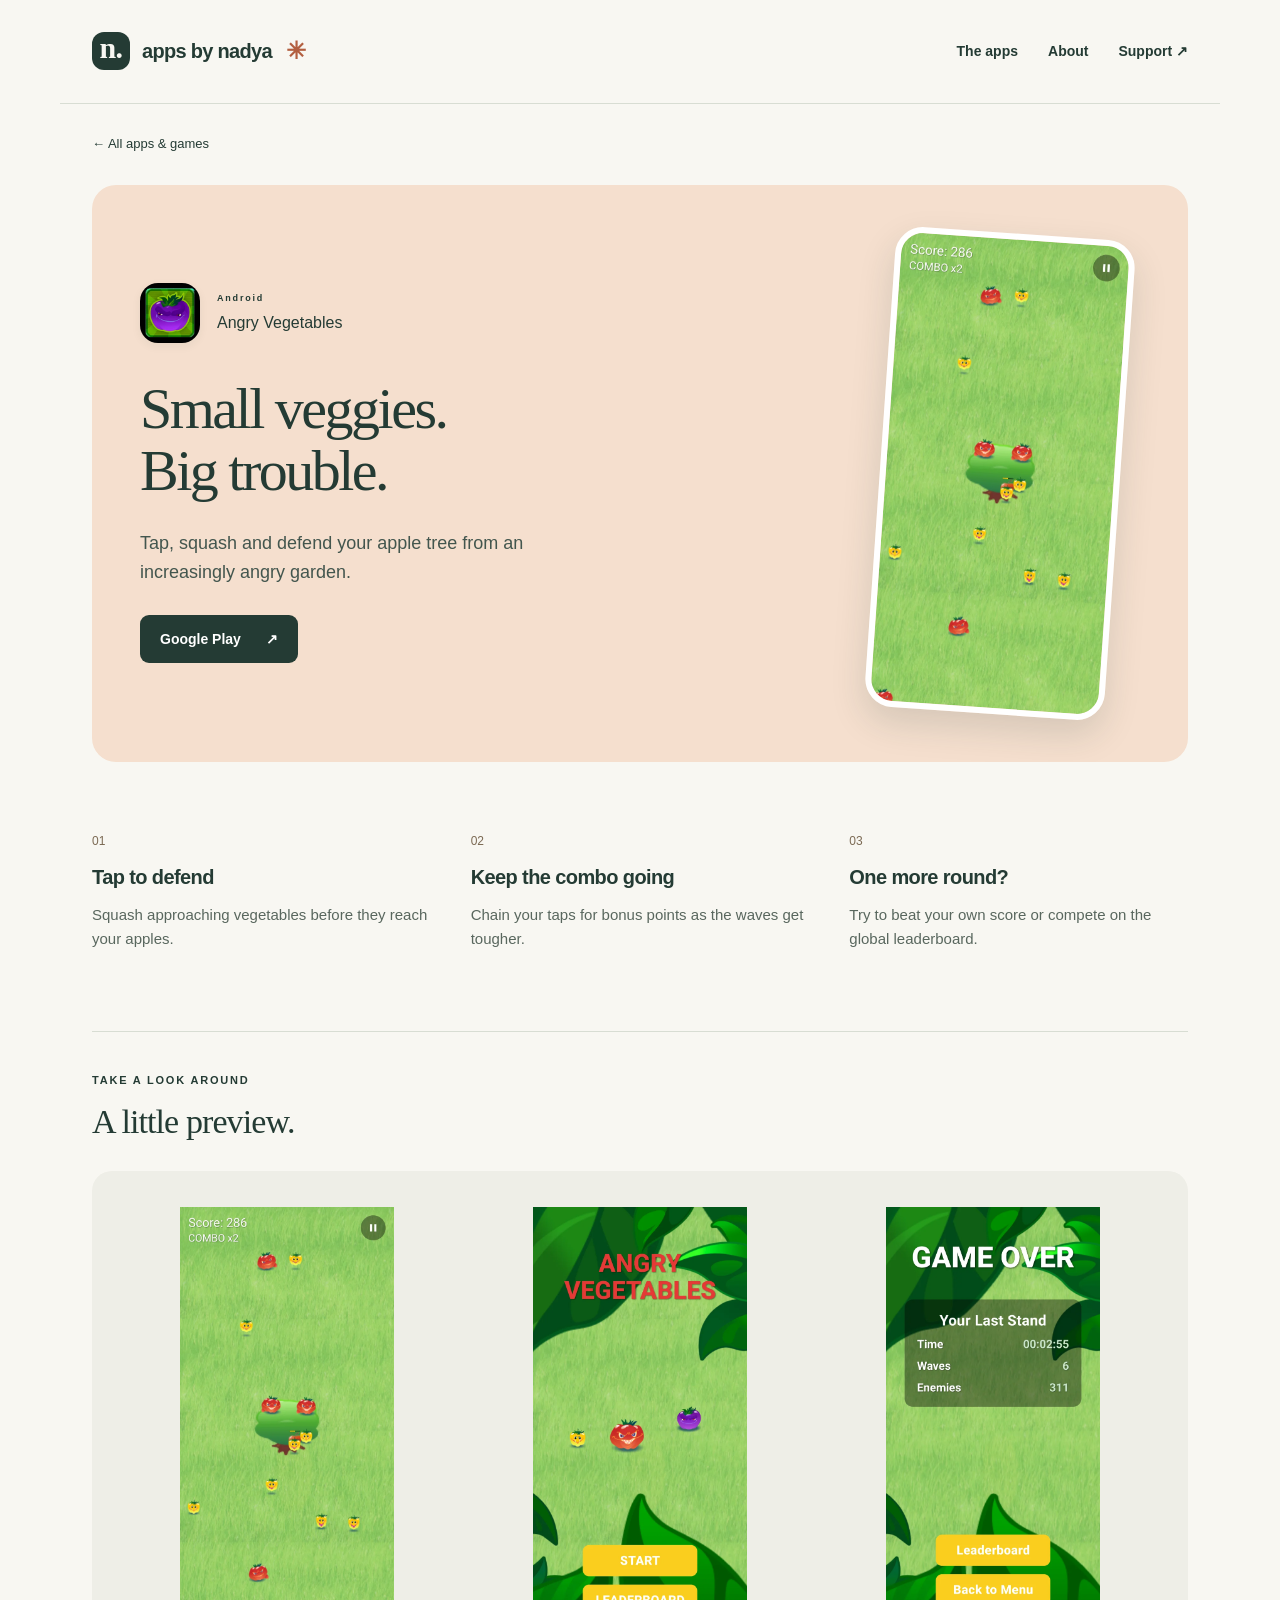
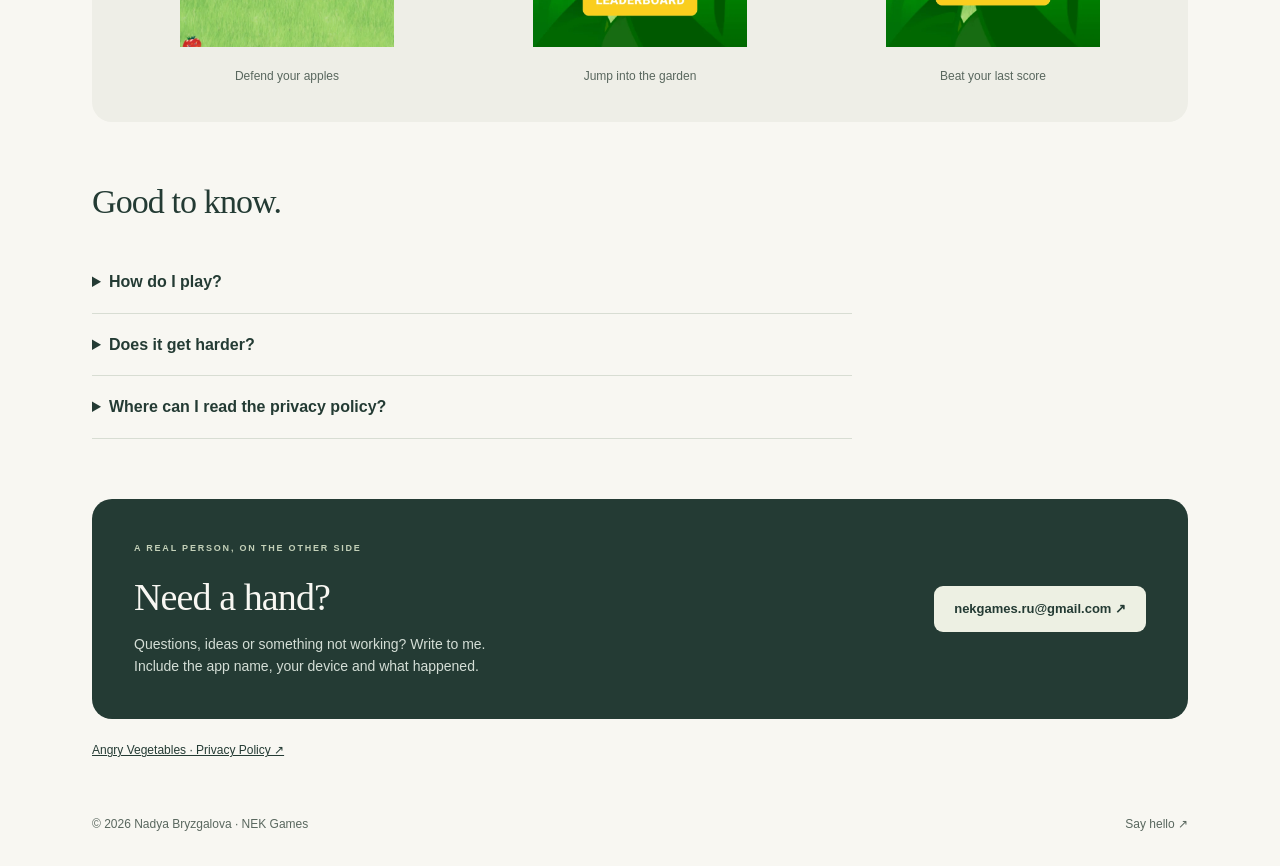
==== angry-vegetables.html @ 3ec7050f "marketplace site with projects" ====
<!doctype html>
<html lang="en"><head><meta charset="utf-8"><meta name="viewport" content="width=device-width, initial-scale=1"><title>Angry Vegetables — Apps by Nadya</title><meta name="description" content="Tap, squash and defend your apple tree from an increasingly angry garden."><meta name="theme-color" content="#f8f7f2"><link rel="icon" href="assets/nadya.webp"><link rel="stylesheet" href="style.css"></head><body><a class="skip" href="#main">Skip to content</a><header class="wrap header"><a class="brand" href="index.html"><span class="brand-mark">n.</span> apps by nadya<span class="brand-dot">✳</span></a><nav aria-label="Main navigation"><a href="index.html#apps">The apps</a><a href="index.html#about">About</a><a href="#support">Support <span aria-hidden="true">↗</span></a></nav></header><main id="main" class="wrap"><a class="back" href="index.html#apps">← All apps & games</a><section class="product-hero peach"><div><div class="product-id"><img class="app-icon" src="assets/angry-vegetables-icon.webp" width="72" height="72" alt=""><div><p class="eyebrow">Android</p><p>Angry Vegetables</p></div></div><h1>Small veggies.<br>Big trouble.</h1><p class="lede">Tap, squash and defend your apple tree from an increasingly angry garden.</p><div class="buttons"><a class="button" href="https://play.google.com/store/apps/details?id=com.nekgames.angryvegetablesremaster">Google Play <span aria-hidden="true">↗</span></a></div></div><img class="hero-phone" src="assets/angry-vegetables-gameplay.webp" alt="Defend your apples — Angry Vegetables"></section><section class="features" aria-label="Features"><div><span class="feature-number">01</span><h3>Tap to defend</h3><p>Squash approaching vegetables before they reach your apples.</p></div><div><span class="feature-number">02</span><h3>Keep the combo going</h3><p>Chain your taps for bonus points as the waves get tougher.</p></div><div><span class="feature-number">03</span><h3>One more round?</h3><p>Try to beat your own score or compete on the global leaderboard.</p></div></section><section class="screens"><p class="eyebrow">TAKE A LOOK AROUND</p><h2>A little preview.</h2><div class="gallery"><figure><img src="assets/angry-vegetables-gameplay.webp" alt="Defend your apples — Angry Vegetables" loading="lazy"><figcaption>Defend your apples</figcaption></figure><figure><img src="assets/angry-vegetables-menu.webp" alt="Jump into the garden — Angry Vegetables" loading="lazy"><figcaption>Jump into the garden</figcaption></figure><figure><img src="assets/angry-vegetables-game-over.webp" alt="Beat your last score — Angry Vegetables" loading="lazy"><figcaption>Beat your last score</figcaption></figure></div></section><section class="faq"><h2>Good to know.</h2><details><summary>How do I play?</summary><p>Tap the vegetables before they reach your apple tree. Chain your smashes to build combos.</p></details><details><summary>Does it get harder?</summary><p>Yes. Enemy waves become tougher as you survive longer.</p></details><details><summary>Where can I read the privacy policy?</summary><p><a href="https://docs.google.com/document/d/15HoHLl6D_thajAbehYDg-5SmEV5Ew1TaVd3z8HT08Uw">Read the Angry Vegetables Privacy Policy ↗</a></p></details></section><section class="support" id="support"><div><p class="eyebrow">A REAL PERSON, ON THE OTHER SIDE</p><h2>Need a hand?</h2><p>Questions, ideas or something not working? Write to me.<br>Include the app name, your device and what happened.</p></div><a class="button light" href="mailto:nekgames.ru@gmail.com?subject=Angry%20Vegetables%20support">nekgames.ru@gmail.com ↗</a></section><p class="policy-link"><a href="https://docs.google.com/document/d/15HoHLl6D_thajAbehYDg-5SmEV5Ew1TaVd3z8HT08Uw">Angry Vegetables · Privacy Policy ↗</a></p></main><footer class="wrap footer"><span>© 2026 Nadya Bryzgalova · NEK Games</span><a href="mailto:nekgames.ru@gmail.com">Say hello ↗</a></footer></body></html>
---- style.css ----
:root{--ink:#243b34;--muted:#59675e;--paper:#f8f7f2;--line:#d8ddd3}*{box-sizing:border-box}html{scroll-behavior:smooth;scroll-padding-top:24px}body{margin:0;background:var(--paper);color:var(--ink);font-family:-apple-system,BlinkMacSystemFont,'Segoe UI',sans-serif;font-size:16px;line-height:1.6}a{color:inherit;text-decoration:none}a:hover{text-decoration:underline;text-underline-offset:5px}a:focus-visible,summary:focus-visible{outline:3px solid #a54425;outline-offset:6px}img{max-width:100%;display:block}.wrap{max-width:1160px;margin:auto;padding:0 32px}.header{min-height:104px;display:flex;align-items:center;justify-content:space-between;border-bottom:1px solid var(--line);gap:24px}.brand{font-size:20px;font-weight:700;display:flex;align-items:center;gap:12px;letter-spacing:-.7px}.brand-mark{background:var(--ink);color:var(--paper);border-radius:12px;width:38px;height:38px;text-align:center;font-family:Georgia,serif;font-size:30px;line-height:32px}.brand-dot{color:#b35f40;font-size:24px;margin-left:2px}nav{display:flex;gap:30px;font-size:14px;font-weight:600}.hero{padding:78px 0 58px;position:relative}.eyebrow{font-size:11px;font-weight:750;letter-spacing:1.8px;margin:0 0 20px}.tiny-dot{display:inline-block;width:7px;height:7px;border-radius:50%;background:#708766;margin-right:9px}h1,h2,h3,p{margin-top:0}h1{font-family:Georgia,'Times New Roman',serif;font-weight:400;letter-spacing:-4px;font-size:clamp(50px,7.2vw,90px);line-height:1.06;margin-bottom:28px}h2{font-family:Georgia,'Times New Roman',serif;font-weight:400;font-size:34px;line-height:1.2;letter-spacing:-.9px}h3{font-size:24px;letter-spacing:-.6px;line-height:1.25}.hero-star{position:absolute;right:90px;top:100px;color:#ad6647;font-family:Georgia,serif;font-size:136px;transform:rotate(12deg)}.hero-bottom{display:flex;align-items:center;justify-content:space-between}.hero-bottom p{color:var(--muted);font-size:18px;margin:0}.round-link{border:1px solid var(--line);border-radius:50%;width:52px;height:52px;display:grid;place-items:center;font-size:23px}.section-title{display:flex;justify-content:space-between;align-items:center;gap:20px;margin:28px 0}.section-title h2{font-size:27px;margin:0}.section-title span{font-size:10px;letter-spacing:1.4px;white-space:nowrap;color:var(--muted)}.grid{display:grid;grid-template-columns:1fr 1fr;gap:24px}.green{background:#e5ecdc}.peach{background:#f5dfce}.blue{background:#e0eaf0}.lavender{background:#e9e3f1}.card{border-radius:22px;padding:32px 34px 0;overflow:hidden;position:relative}.card-top{display:flex;align-items:center;justify-content:space-between;margin-bottom:26px}.app-icon{border-radius:18px;width:72px;height:72px;object-fit:cover;box-shadow:0 3px 10px #243b3410}.platform{border:1px solid #243b3430;border-radius:24px;padding:5px 12px;font-size:11px}.card .eyebrow{font-size:9px;margin-bottom:10px}.card h3{font-size:30px;margin-bottom:12px}.card>p:not(.eyebrow){max-width:360px;color:#43564e;min-height:52px;font-size:15px}.text-link{font-size:13px;font-weight:650;display:flex;justify-content:space-between;align-items:center;border-bottom:1px solid #243b3420;padding-bottom:17px}.text-link span{font-size:23px}.card-preview{height:246px;overflow:hidden;margin-top:26px;display:flex;justify-content:center}.card-preview img{width:206px;height:auto;object-fit:cover;object-position:top;align-self:flex-start;border:5px solid #fcfcf8;border-radius:25px;box-shadow:0 12px 28px #243b3420;transform:rotate(-5deg)}.card:nth-child(even) .card-preview img{transform:rotate(5deg)}.about{display:flex;gap:42px;align-items:center;padding:85px 12px}.about>img{width:132px;height:150px;object-fit:cover;border-radius:70px}.about>div{max-width:720px}.about .eyebrow{margin-bottom:13px}.about h2{margin-bottom:16px}.about p:last-child{color:var(--muted);margin-bottom:0}.support{background:var(--ink);color:var(--paper);padding:42px;border-radius:20px;display:flex;align-items:center;justify-content:space-between;gap:24px}.support h2{font-size:38px;margin-bottom:12px}.support .eyebrow{color:#c4d1b9;font-size:9px}.support p:last-child{font-size:14px;color:#d4ded6;margin-bottom:0}.button{display:inline-flex;justify-content:center;align-items:center;gap:25px;background:var(--ink);color:white;padding:13px 20px;border-radius:9px;font-size:14px;font-weight:600}.button:hover{background:#365448;text-decoration:none}.button.light{background:#edf0e3;color:var(--ink);white-space:nowrap;font-size:13px}.buttons{display:flex;flex-wrap:wrap;gap:10px;margin-top:28px}.footer{display:flex;justify-content:space-between;padding-top:32px;padding-bottom:32px;font-size:12px;color:var(--muted);gap:20px}.back{display:inline-block;margin:30px 0;font-size:13px}.product-hero{border-radius:24px;padding:48px;display:grid;grid-template-columns:1fr 260px;align-items:center;gap:35px;overflow:hidden}.product-id{display:flex;gap:17px;align-items:center;margin-bottom:35px}.product-id p{margin:0}.product-id .eyebrow{font-size:9px;margin-bottom:4px}.product-id .app-icon{width:60px;height:60px}.product-hero h1{font-size:58px;letter-spacing:-2.5px}.lede{max-width:460px;color:#43564e;font-size:18px}.hero-phone{width:240px;max-height:520px;object-fit:contain;border:6px solid #fff;border-radius:28px;box-shadow:0 15px 35px #243b3426;transform:rotate(4deg)}.features{display:grid;grid-template-columns:repeat(3,1fr);gap:40px;padding:65px 0}.feature-number{font-size:12px;color:#7b6953}.features h3{font-size:20px;margin:13px 0}.features p{font-size:15px;color:var(--muted)}.screens{border-top:1px solid var(--line);padding:40px 0}.screens .eyebrow{margin-bottom:12px}.gallery{display:grid;grid-template-columns:repeat(3,1fr);gap:35px;background:#eeeee7;border-radius:20px;padding:36px}.gallery figure{margin:0;text-align:center}.gallery img{width:100%;height:440px;object-fit:contain}.gallery figcaption{font-size:12px;margin-top:20px;color:var(--muted)}.faq{max-width:760px;padding:20px 0 60px}details{border-bottom:1px solid var(--line);padding:18px 0}summary{cursor:pointer;font-weight:600}details p{color:var(--muted);margin:15px 0 0}details a,.policy-link a,.legal a{text-decoration:underline}.policy-link{font-size:12px;margin:22px 0}.legal{max-width:900px}.legal h1{font-size:48px;margin:20px 0;letter-spacing:-2px}.legal h2{font-size:28px;margin-top:32px}.legal .support{margin-top:35px;flex-wrap:wrap}.skip{position:absolute;left:20px;top:-100px;padding:10px;background:white;z-index:10}.skip:focus{top:10px}@media(max-width:760px){.wrap{padding-left:22px;padding-right:22px}.header{min-height:85px;flex-wrap:wrap;padding-top:20px;padding-bottom:20px;gap:15px}.brand{font-size:18px}nav{gap:22px;font-size:12px}.hero{padding:50px 0 30px}h1{letter-spacing:-2px}.hero-star{font-size:65px;right:10px;top:66px}.hero .eyebrow{font-size:9px;letter-spacing:1px;max-width:260px}.hero-bottom p{font-size:15px;max-width:80%}.hero-bottom p br{display:none}.section-title{align-items:flex-start}.section-title h2{font-size:24px;max-width:240px}.section-title span{font-size:9px;white-space:normal;text-align:right}.grid{gap:18px}.card{padding:22px 22px 0}.card h3{font-size:25px}.about{gap:25px;padding:50px 0;align-items:flex-start}.about>img{width:80px;height:95px}.about h2{font-size:27px}.support{padding:28px;flex-direction:column;align-items:flex-start}.support .button{white-space:normal;overflow-wrap:anywhere}.footer{font-size:10px}.product-hero{padding:30px;grid-template-columns:1fr}.product-hero h1{font-size:47px}.hero-phone{margin:10px auto;max-height:420px}.features{gap:22px;padding:40px 0}.gallery{gap:15px;padding:20px}.gallery img{height:320px}.gallery figcaption{font-size:11px}}@media(max-width:520px){.grid{grid-template-columns:1fr}.hero-star{display:none}.hero h1{font-size:55px}.card-preview{height:220px}.card>p:not(.eyebrow){min-height:0}.about{flex-direction:column}.about>img{width:85px;height:95px}.features{grid-template-columns:1fr;gap:12px}.gallery{grid-template-columns:1fr}.gallery img{height:auto;max-height:480px;width:auto;margin:auto}.gallery figure{padding-bottom:20px}.product-hero h1{font-size:42px}.product-hero{padding:25px}.footer{flex-wrap:wrap}.section-title span{max-width:70px}}@media(prefers-reduced-motion:reduce){html{scroll-behavior:auto}}
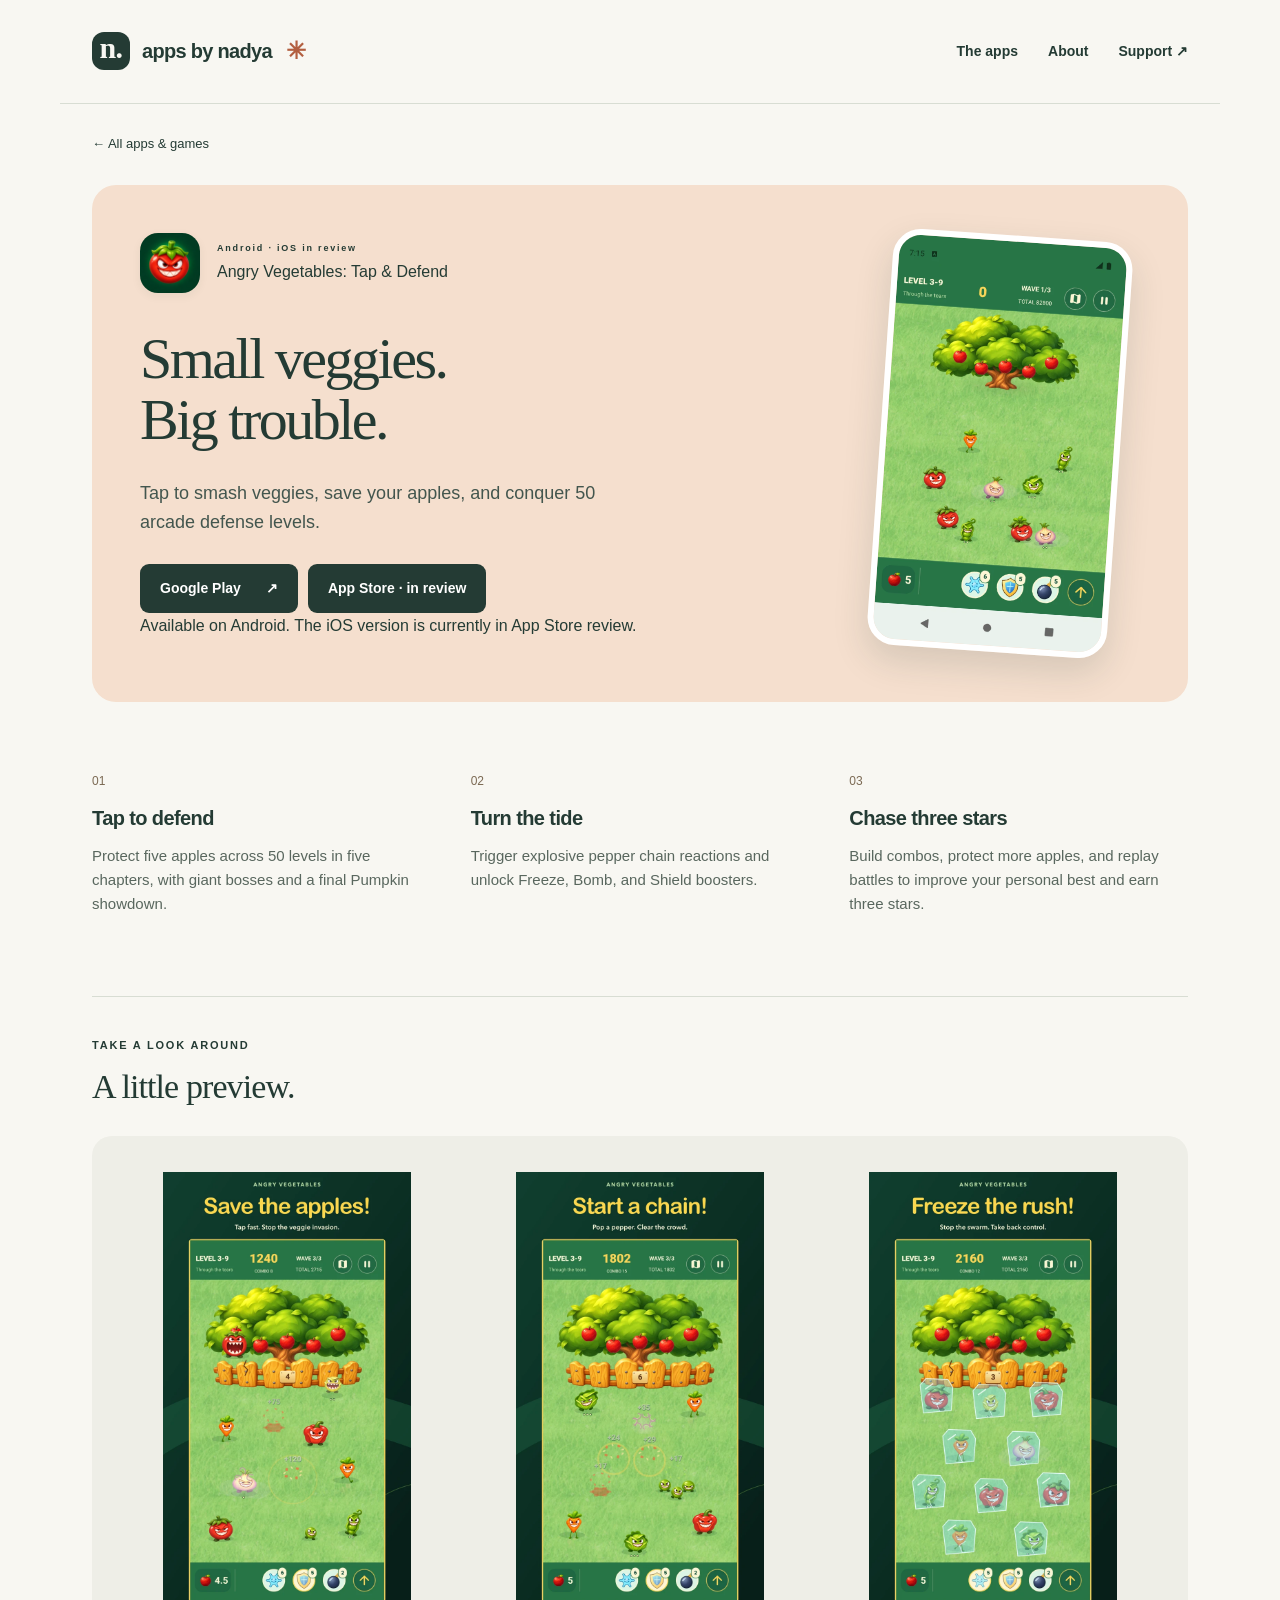
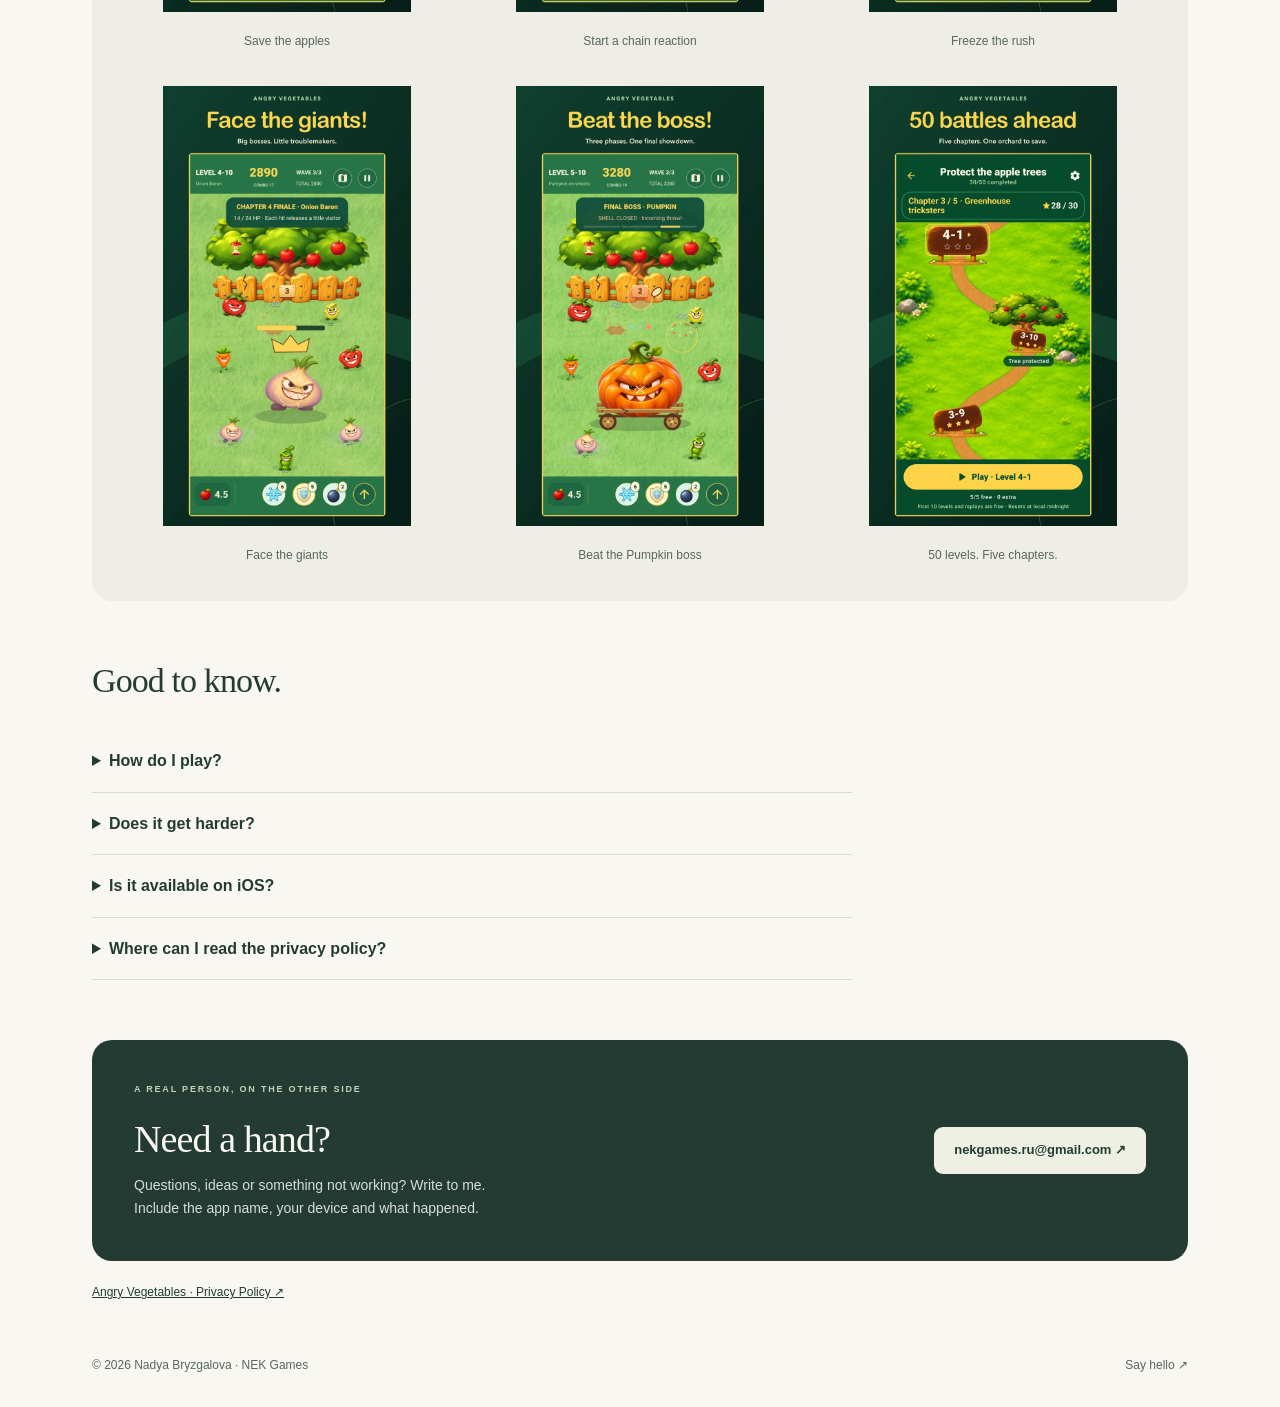
==== commit 8a80f183: "updates for angry vegetables project" ====
--- a/angry-vegetables.html
+++ b/angry-vegetables.html
@@ -1,2 +1,2 @@
 <!doctype html>
-<html lang="en"><head><meta charset="utf-8"><meta name="viewport" content="width=device-width, initial-scale=1"><title>Angry Vegetables — Apps by Nadya</title><meta name="description" content="Tap, squash and defend your apple tree from an increasingly angry garden."><meta name="theme-color" content="#f8f7f2"><link rel="icon" href="assets/nadya.webp"><link rel="stylesheet" href="style.css"></head><body><a class="skip" href="#main">Skip to content</a><header class="wrap header"><a class="brand" href="index.html"><span class="brand-mark">n.</span> apps by nadya<span class="brand-dot">✳</span></a><nav aria-label="Main navigation"><a href="index.html#apps">The apps</a><a href="index.html#about">About</a><a href="#support">Support <span aria-hidden="true">↗</span></a></nav></header><main id="main" class="wrap"><a class="back" href="index.html#apps">← All apps & games</a><section class="product-hero peach"><div><div class="product-id"><img class="app-icon" src="assets/angry-vegetables-icon.webp" width="72" height="72" alt=""><div><p class="eyebrow">Android</p><p>Angry Vegetables</p></div></div><h1>Small veggies.<br>Big trouble.</h1><p class="lede">Tap, squash and defend your apple tree from an increasingly angry garden.</p><div class="buttons"><a class="button" href="https://play.google.com/store/apps/details?id=com.nekgames.angryvegetablesremaster">Google Play <span aria-hidden="true">↗</span></a></div></div><img class="hero-phone" src="assets/angry-vegetables-gameplay.webp" alt="Defend your apples — Angry Vegetables"></section><section class="features" aria-label="Features"><div><span class="feature-number">01</span><h3>Tap to defend</h3><p>Squash approaching vegetables before they reach your apples.</p></div><div><span class="feature-number">02</span><h3>Keep the combo going</h3><p>Chain your taps for bonus points as the waves get tougher.</p></div><div><span class="feature-number">03</span><h3>One more round?</h3><p>Try to beat your own score or compete on the global leaderboard.</p></div></section><section class="screens"><p class="eyebrow">TAKE A LOOK AROUND</p><h2>A little preview.</h2><div class="gallery"><figure><img src="assets/angry-vegetables-gameplay.webp" alt="Defend your apples — Angry Vegetables" loading="lazy"><figcaption>Defend your apples</figcaption></figure><figure><img src="assets/angry-vegetables-menu.webp" alt="Jump into the garden — Angry Vegetables" loading="lazy"><figcaption>Jump into the garden</figcaption></figure><figure><img src="assets/angry-vegetables-game-over.webp" alt="Beat your last score — Angry Vegetables" loading="lazy"><figcaption>Beat your last score</figcaption></figure></div></section><section class="faq"><h2>Good to know.</h2><details><summary>How do I play?</summary><p>Tap the vegetables before they reach your apple tree. Chain your smashes to build combos.</p></details><details><summary>Does it get harder?</summary><p>Yes. Enemy waves become tougher as you survive longer.</p></details><details><summary>Where can I read the privacy policy?</summary><p><a href="https://docs.google.com/document/d/15HoHLl6D_thajAbehYDg-5SmEV5Ew1TaVd3z8HT08Uw">Read the Angry Vegetables Privacy Policy ↗</a></p></details></section><section class="support" id="support"><div><p class="eyebrow">A REAL PERSON, ON THE OTHER SIDE</p><h2>Need a hand?</h2><p>Questions, ideas or something not working? Write to me.<br>Include the app name, your device and what happened.</p></div><a class="button light" href="mailto:nekgames.ru@gmail.com?subject=Angry%20Vegetables%20support">nekgames.ru@gmail.com ↗</a></section><p class="policy-link"><a href="https://docs.google.com/document/d/15HoHLl6D_thajAbehYDg-5SmEV5Ew1TaVd3z8HT08Uw">Angry Vegetables · Privacy Policy ↗</a></p></main><footer class="wrap footer"><span>© 2026 Nadya Bryzgalova · NEK Games</span><a href="mailto:nekgames.ru@gmail.com">Say hello ↗</a></footer></body></html>+<html lang="en"><head><meta charset="utf-8"><meta name="viewport" content="width=device-width, initial-scale=1"><title>Angry Vegetables: Tap &amp; Defend — Apps by Nadya</title><meta name="description" content="Tap to smash veggies, save your apples, and conquer 50 arcade defense levels."><meta name="theme-color" content="#f8f7f2"><link rel="icon" type="image/svg+xml" href="assets/favicon.svg"><link rel="stylesheet" href="style.css"></head><body><a class="skip" href="#main">Skip to content</a><header class="wrap header"><a class="brand" href="index.html"><span class="brand-mark">n.</span> apps by nadya<span class="brand-dot">✳</span></a><nav aria-label="Main navigation"><a href="index.html#apps">The apps</a><a href="index.html#about">About</a><a href="#support">Support <span aria-hidden="true">↗</span></a></nav></header><main id="main" class="wrap"><a class="back" href="index.html#apps">← All apps & games</a><section class="product-hero peach"><div><div class="product-id"><img class="app-icon" src="assets/angry-vegetables-icon.webp" width="72" height="72" alt=""><div><p class="eyebrow">Android · iOS in review</p><p>Angry Vegetables: Tap &amp; Defend</p></div></div><h1>Small veggies.<br>Big trouble.</h1><p class="lede">Tap to smash veggies, save your apples, and conquer 50 arcade defense levels.</p><div class="buttons"><a class="button" href="https://play.google.com/store/apps/details?id=com.nekgames.angryvegetablesremaster">Google Play <span aria-hidden="true">↗</span></a><a class="button" href="https://apps.apple.com/us/app/angry-vegetables-tap-defend/id6831074131">App Store · in review</a></div><p>Available on Android. The iOS version is currently in App Store review.</p></div><img class="hero-phone" src="assets/angry-vegetables-gameplay.webp" alt="Defend your apples — Angry Vegetables"></section><section class="features" aria-label="Features"><div><span class="feature-number">01</span><h3>Tap to defend</h3><p>Protect five apples across 50 levels in five chapters, with giant bosses and a final Pumpkin showdown.</p></div><div><span class="feature-number">02</span><h3>Turn the tide</h3><p>Trigger explosive pepper chain reactions and unlock Freeze, Bomb, and Shield boosters.</p></div><div><span class="feature-number">03</span><h3>Chase three stars</h3><p>Build combos, protect more apples, and replay battles to improve your personal best and earn three stars.</p></div></section><section class="screens"><p class="eyebrow">TAKE A LOOK AROUND</p><h2>A little preview.</h2><div class="gallery"><figure><img src="assets/angry-vegetables-01-save-the-apples.webp" alt="Tap vegetables before they reach the apple tree" width="720" height="1280" loading="lazy"><figcaption>Save the apples</figcaption></figure><figure><img src="assets/angry-vegetables-02-chain-reaction.webp" alt="Explosive peppers clear a crowd of vegetables" width="720" height="1280" loading="lazy"><figcaption>Start a chain reaction</figcaption></figure><figure><img src="assets/angry-vegetables-03-freeze.webp" alt="Freeze booster stops the vegetable swarm" width="720" height="1280" loading="lazy"><figcaption>Freeze the rush</figcaption></figure><figure><img src="assets/angry-vegetables-04-giants.webp" alt="Battle the giant Onion Baron chapter boss" width="720" height="1280" loading="lazy"><figcaption>Face the giants</figcaption></figure><figure><img src="assets/angry-vegetables-05-final-boss.webp" alt="Face the final Pumpkin boss" width="720" height="1280" loading="lazy"><figcaption>Beat the Pumpkin boss</figcaption></figure><figure><img src="assets/angry-vegetables-06-campaign.webp" alt="Follow the campaign map through five chapters" width="720" height="1280" loading="lazy"><figcaption>50 levels. Five chapters.</figcaption></figure></div></section><section class="faq"><h2>Good to know.</h2><details><summary>How do I play?</summary><p>Tap the vegetables before they reach your apple tree. Chain your smashes to build combos.</p></details><details><summary>Does it get harder?</summary><p>Yes. Progress through five chapters with tougher waves, charging carrots, splitting pea pods, and giant vegetable bosses.</p></details><details><summary>Is it available on iOS?</summary><p>Available on Android. The iOS version is currently in App Store review. <a href="https://apps.apple.com/us/app/angry-vegetables-tap-defend/id6831074131">App Store listing</a>.</p></details><details><summary>Where can I read the privacy policy?</summary><p><a href="https://docs.google.com/document/d/15HoHLl6D_thajAbehYDg-5SmEV5Ew1TaVd3z8HT08Uw">Read the Angry Vegetables Privacy Policy ↗</a></p></details></section><section class="support" id="support"><div><p class="eyebrow">A REAL PERSON, ON THE OTHER SIDE</p><h2>Need a hand?</h2><p>Questions, ideas or something not working? Write to me.<br>Include the app name, your device and what happened.</p></div><a class="button light" href="mailto:nekgames.ru@gmail.com?subject=Angry%20Vegetables%20support">nekgames.ru@gmail.com ↗</a></section><p class="policy-link"><a href="https://docs.google.com/document/d/15HoHLl6D_thajAbehYDg-5SmEV5Ew1TaVd3z8HT08Uw">Angry Vegetables · Privacy Policy ↗</a></p></main><footer class="wrap footer"><span>© 2026 Nadya Bryzgalova · NEK Games</span><a href="mailto:nekgames.ru@gmail.com">Say hello ↗</a></footer></body></html>
--- a/style.css
+++ b/style.css
@@ -1 +1,4 @@
 :root{--ink:#243b34;--muted:#59675e;--paper:#f8f7f2;--line:#d8ddd3}*{box-sizing:border-box}html{scroll-behavior:smooth;scroll-padding-top:24px}body{margin:0;background:var(--paper);color:var(--ink);font-family:-apple-system,BlinkMacSystemFont,'Segoe UI',sans-serif;font-size:16px;line-height:1.6}a{color:inherit;text-decoration:none}a:hover{text-decoration:underline;text-underline-offset:5px}a:focus-visible,summary:focus-visible{outline:3px solid #a54425;outline-offset:6px}img{max-width:100%;display:block}.wrap{max-width:1160px;margin:auto;padding:0 32px}.header{min-height:104px;display:flex;align-items:center;justify-content:space-between;border-bottom:1px solid var(--line);gap:24px}.brand{font-size:20px;font-weight:700;display:flex;align-items:center;gap:12px;letter-spacing:-.7px}.brand-mark{background:var(--ink);color:var(--paper);border-radius:12px;width:38px;height:38px;text-align:center;font-family:Georgia,serif;font-size:30px;line-height:32px}.brand-dot{color:#b35f40;font-size:24px;margin-left:2px}nav{display:flex;gap:30px;font-size:14px;font-weight:600}.hero{padding:78px 0 58px;position:relative}.eyebrow{font-size:11px;font-weight:750;letter-spacing:1.8px;margin:0 0 20px}.tiny-dot{display:inline-block;width:7px;height:7px;border-radius:50%;background:#708766;margin-right:9px}h1,h2,h3,p{margin-top:0}h1{font-family:Georgia,'Times New Roman',serif;font-weight:400;letter-spacing:-4px;font-size:clamp(50px,7.2vw,90px);line-height:1.06;margin-bottom:28px}h2{font-family:Georgia,'Times New Roman',serif;font-weight:400;font-size:34px;line-height:1.2;letter-spacing:-.9px}h3{font-size:24px;letter-spacing:-.6px;line-height:1.25}.hero-star{position:absolute;right:90px;top:100px;color:#ad6647;font-family:Georgia,serif;font-size:136px;transform:rotate(12deg)}.hero-bottom{display:flex;align-items:center;justify-content:space-between}.hero-bottom p{color:var(--muted);font-size:18px;margin:0}.round-link{border:1px solid var(--line);border-radius:50%;width:52px;height:52px;display:grid;place-items:center;font-size:23px}.section-title{display:flex;justify-content:space-between;align-items:center;gap:20px;margin:28px 0}.section-title h2{font-size:27px;margin:0}.section-title span{font-size:10px;letter-spacing:1.4px;white-space:nowrap;color:var(--muted)}.grid{display:grid;grid-template-columns:1fr 1fr;gap:24px}.green{background:#e5ecdc}.peach{background:#f5dfce}.blue{background:#e0eaf0}.lavender{background:#e9e3f1}.card{border-radius:22px;padding:32px 34px 0;overflow:hidden;position:relative}.card-top{display:flex;align-items:center;justify-content:space-between;margin-bottom:26px}.app-icon{border-radius:18px;width:72px;height:72px;object-fit:cover;box-shadow:0 3px 10px #243b3410}.platform{border:1px solid #243b3430;border-radius:24px;padding:5px 12px;font-size:11px}.card .eyebrow{font-size:9px;margin-bottom:10px}.card h3{font-size:30px;margin-bottom:12px}.card>p:not(.eyebrow){max-width:360px;color:#43564e;min-height:52px;font-size:15px}.text-link{font-size:13px;font-weight:650;display:flex;justify-content:space-between;align-items:center;border-bottom:1px solid #243b3420;padding-bottom:17px}.text-link span{font-size:23px}.card-preview{height:246px;overflow:hidden;margin-top:26px;display:flex;justify-content:center}.card-preview img{width:206px;height:auto;object-fit:cover;object-position:top;align-self:flex-start;border:5px solid #fcfcf8;border-radius:25px;box-shadow:0 12px 28px #243b3420;transform:rotate(-5deg)}.card:nth-child(even) .card-preview img{transform:rotate(5deg)}.about{display:flex;gap:42px;align-items:center;padding:85px 12px}.about>img{width:132px;height:150px;object-fit:cover;border-radius:70px}.about>div{max-width:720px}.about .eyebrow{margin-bottom:13px}.about h2{margin-bottom:16px}.about p:last-child{color:var(--muted);margin-bottom:0}.support{background:var(--ink);color:var(--paper);padding:42px;border-radius:20px;display:flex;align-items:center;justify-content:space-between;gap:24px}.support h2{font-size:38px;margin-bottom:12px}.support .eyebrow{color:#c4d1b9;font-size:9px}.support p:last-child{font-size:14px;color:#d4ded6;margin-bottom:0}.button{display:inline-flex;justify-content:center;align-items:center;gap:25px;background:var(--ink);color:white;padding:13px 20px;border-radius:9px;font-size:14px;font-weight:600}.button:hover{background:#365448;text-decoration:none}.button.light{background:#edf0e3;color:var(--ink);white-space:nowrap;font-size:13px}.buttons{display:flex;flex-wrap:wrap;gap:10px;margin-top:28px}.footer{display:flex;justify-content:space-between;padding-top:32px;padding-bottom:32px;font-size:12px;color:var(--muted);gap:20px}.back{display:inline-block;margin:30px 0;font-size:13px}.product-hero{border-radius:24px;padding:48px;display:grid;grid-template-columns:1fr 260px;align-items:center;gap:35px;overflow:hidden}.product-id{display:flex;gap:17px;align-items:center;margin-bottom:35px}.product-id p{margin:0}.product-id .eyebrow{font-size:9px;margin-bottom:4px}.product-id .app-icon{width:60px;height:60px}.product-hero h1{font-size:58px;letter-spacing:-2.5px}.lede{max-width:460px;color:#43564e;font-size:18px}.hero-phone{width:240px;max-height:520px;object-fit:contain;border:6px solid #fff;border-radius:28px;box-shadow:0 15px 35px #243b3426;transform:rotate(4deg)}.features{display:grid;grid-template-columns:repeat(3,1fr);gap:40px;padding:65px 0}.feature-number{font-size:12px;color:#7b6953}.features h3{font-size:20px;margin:13px 0}.features p{font-size:15px;color:var(--muted)}.screens{border-top:1px solid var(--line);padding:40px 0}.screens .eyebrow{margin-bottom:12px}.gallery{display:grid;grid-template-columns:repeat(3,1fr);gap:35px;background:#eeeee7;border-radius:20px;padding:36px}.gallery figure{margin:0;text-align:center}.gallery img{width:100%;height:440px;object-fit:contain}.gallery figcaption{font-size:12px;margin-top:20px;color:var(--muted)}.faq{max-width:760px;padding:20px 0 60px}details{border-bottom:1px solid var(--line);padding:18px 0}summary{cursor:pointer;font-weight:600}details p{color:var(--muted);margin:15px 0 0}details a,.policy-link a,.legal a{text-decoration:underline}.policy-link{font-size:12px;margin:22px 0}.legal{max-width:900px}.legal h1{font-size:48px;margin:20px 0;letter-spacing:-2px}.legal h2{font-size:28px;margin-top:32px}.legal .support{margin-top:35px;flex-wrap:wrap}.skip{position:absolute;left:20px;top:-100px;padding:10px;background:white;z-index:10}.skip:focus{top:10px}@media(max-width:760px){.wrap{padding-left:22px;padding-right:22px}.header{min-height:85px;flex-wrap:wrap;padding-top:20px;padding-bottom:20px;gap:15px}.brand{font-size:18px}nav{gap:22px;font-size:12px}.hero{padding:50px 0 30px}h1{letter-spacing:-2px}.hero-star{font-size:65px;right:10px;top:66px}.hero .eyebrow{font-size:9px;letter-spacing:1px;max-width:260px}.hero-bottom p{font-size:15px;max-width:80%}.hero-bottom p br{display:none}.section-title{align-items:flex-start}.section-title h2{font-size:24px;max-width:240px}.section-title span{font-size:9px;white-space:normal;text-align:right}.grid{gap:18px}.card{padding:22px 22px 0}.card h3{font-size:25px}.about{gap:25px;padding:50px 0;align-items:flex-start}.about>img{width:80px;height:95px}.about h2{font-size:27px}.support{padding:28px;flex-direction:column;align-items:flex-start}.support .button{white-space:normal;overflow-wrap:anywhere}.footer{font-size:10px}.product-hero{padding:30px;grid-template-columns:1fr}.product-hero h1{font-size:47px}.hero-phone{margin:10px auto;max-height:420px}.features{gap:22px;padding:40px 0}.gallery{gap:15px;padding:20px}.gallery img{height:320px}.gallery figcaption{font-size:11px}}@media(max-width:520px){.grid{grid-template-columns:1fr}.hero-star{display:none}.hero h1{font-size:55px}.card-preview{height:220px}.card>p:not(.eyebrow){min-height:0}.about{flex-direction:column}.about>img{width:85px;height:95px}.features{grid-template-columns:1fr;gap:12px}.gallery{grid-template-columns:1fr}.gallery img{height:auto;max-height:480px;width:auto;margin:auto}.gallery figure{padding-bottom:20px}.product-hero h1{font-size:42px}.product-hero{padding:25px}.footer{flex-wrap:wrap}.section-title span{max-width:70px}}@media(prefers-reduced-motion:reduce){html{scroll-behavior:auto}}
+
+/* The portrait asset is already cropped. */
+.about-portrait{position:relative;overflow:hidden;flex-shrink:0;width:132px;height:150px;border-radius:70px}.about-portrait img{display:block;width:100%;height:100%;object-fit:cover}@media(max-width:760px){.about-portrait{width:84px;height:95px}}
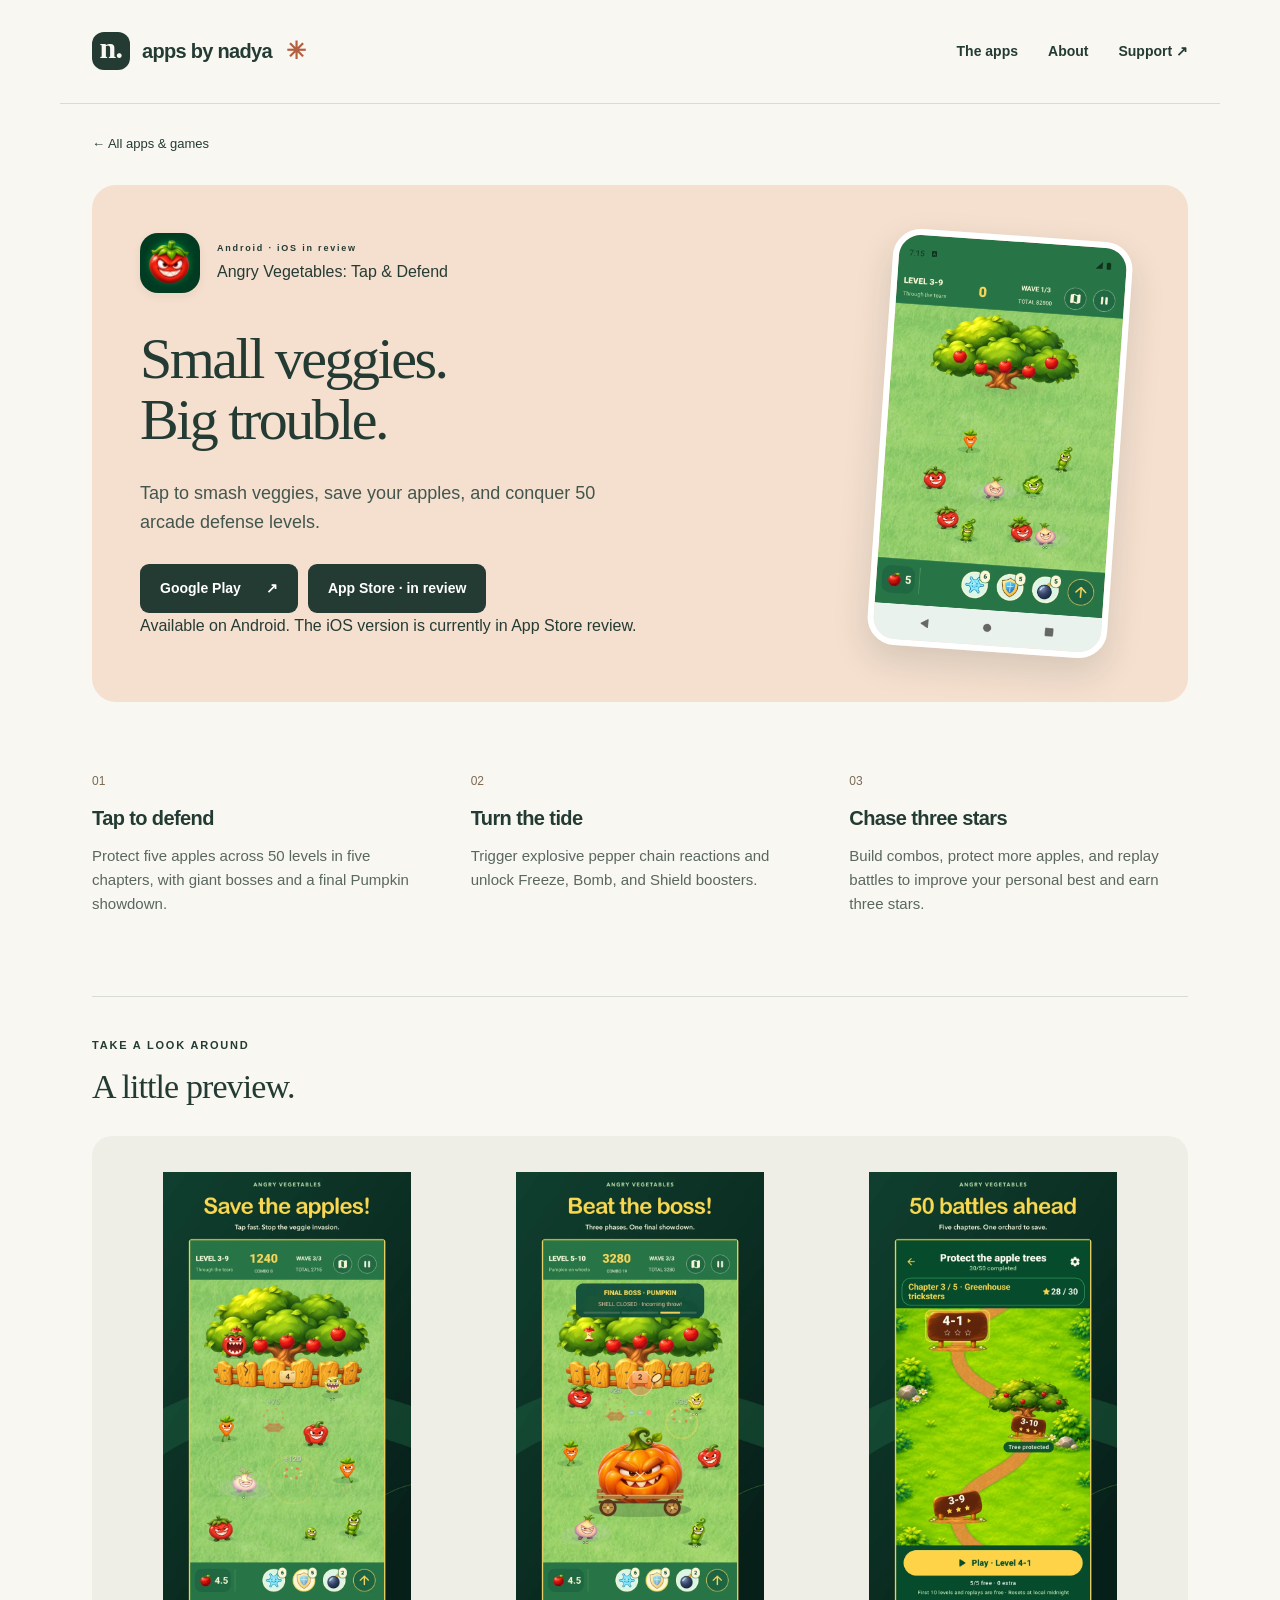
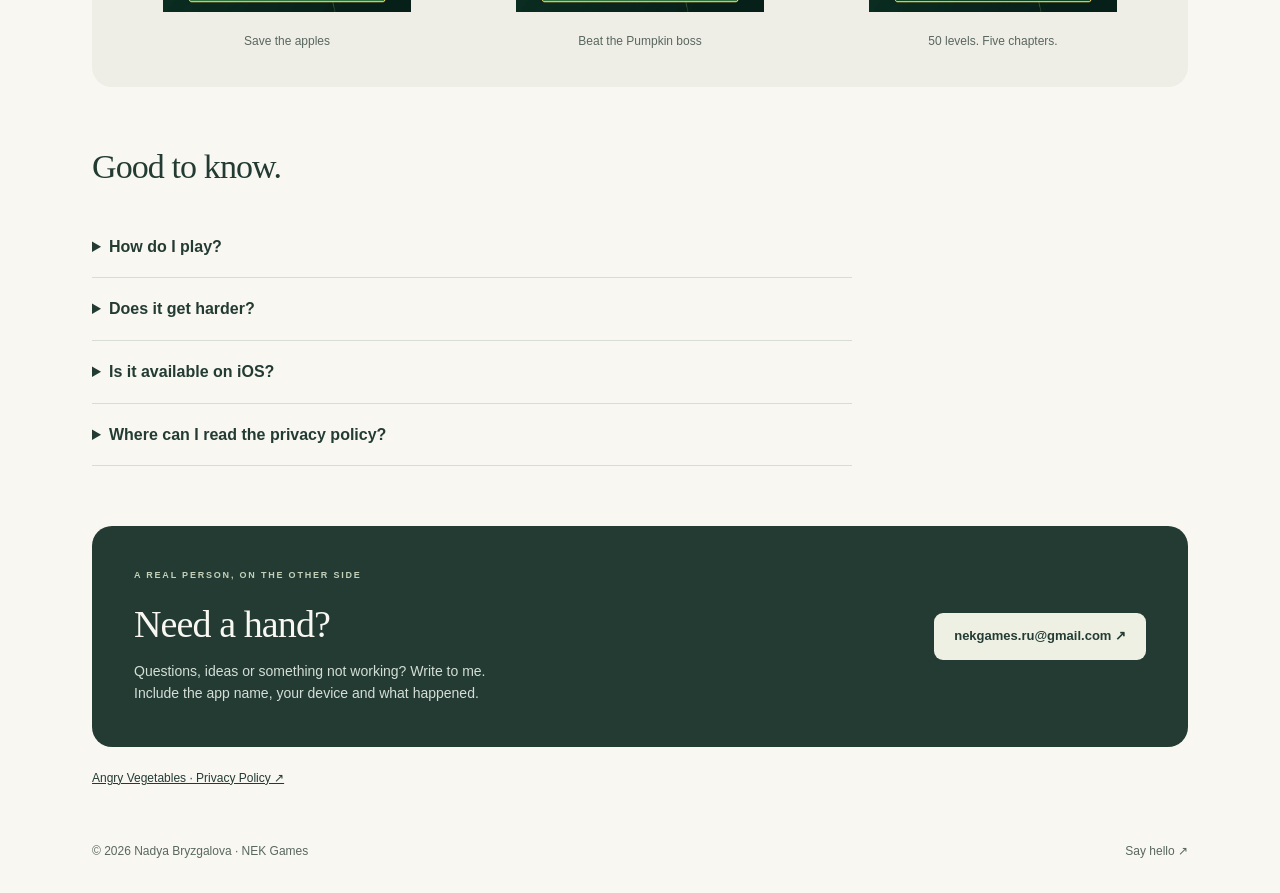
==== commit 714e9cf0: "reducing screenshot count" ====
--- a/angry-vegetables.html
+++ b/angry-vegetables.html
@@ -1,2 +1,2 @@
 <!doctype html>
-<html lang="en"><head><meta charset="utf-8"><meta name="viewport" content="width=device-width, initial-scale=1"><title>Angry Vegetables: Tap &amp; Defend — Apps by Nadya</title><meta name="description" content="Tap to smash veggies, save your apples, and conquer 50 arcade defense levels."><meta name="theme-color" content="#f8f7f2"><link rel="icon" type="image/svg+xml" href="assets/favicon.svg"><link rel="stylesheet" href="style.css"></head><body><a class="skip" href="#main">Skip to content</a><header class="wrap header"><a class="brand" href="index.html"><span class="brand-mark">n.</span> apps by nadya<span class="brand-dot">✳</span></a><nav aria-label="Main navigation"><a href="index.html#apps">The apps</a><a href="index.html#about">About</a><a href="#support">Support <span aria-hidden="true">↗</span></a></nav></header><main id="main" class="wrap"><a class="back" href="index.html#apps">← All apps & games</a><section class="product-hero peach"><div><div class="product-id"><img class="app-icon" src="assets/angry-vegetables-icon.webp" width="72" height="72" alt=""><div><p class="eyebrow">Android · iOS in review</p><p>Angry Vegetables: Tap &amp; Defend</p></div></div><h1>Small veggies.<br>Big trouble.</h1><p class="lede">Tap to smash veggies, save your apples, and conquer 50 arcade defense levels.</p><div class="buttons"><a class="button" href="https://play.google.com/store/apps/details?id=com.nekgames.angryvegetablesremaster">Google Play <span aria-hidden="true">↗</span></a><a class="button" href="https://apps.apple.com/us/app/angry-vegetables-tap-defend/id6831074131">App Store · in review</a></div><p>Available on Android. The iOS version is currently in App Store review.</p></div><img class="hero-phone" src="assets/angry-vegetables-gameplay.webp" alt="Defend your apples — Angry Vegetables"></section><section class="features" aria-label="Features"><div><span class="feature-number">01</span><h3>Tap to defend</h3><p>Protect five apples across 50 levels in five chapters, with giant bosses and a final Pumpkin showdown.</p></div><div><span class="feature-number">02</span><h3>Turn the tide</h3><p>Trigger explosive pepper chain reactions and unlock Freeze, Bomb, and Shield boosters.</p></div><div><span class="feature-number">03</span><h3>Chase three stars</h3><p>Build combos, protect more apples, and replay battles to improve your personal best and earn three stars.</p></div></section><section class="screens"><p class="eyebrow">TAKE A LOOK AROUND</p><h2>A little preview.</h2><div class="gallery"><figure><img src="assets/angry-vegetables-01-save-the-apples.webp" alt="Tap vegetables before they reach the apple tree" width="720" height="1280" loading="lazy"><figcaption>Save the apples</figcaption></figure><figure><img src="assets/angry-vegetables-02-chain-reaction.webp" alt="Explosive peppers clear a crowd of vegetables" width="720" height="1280" loading="lazy"><figcaption>Start a chain reaction</figcaption></figure><figure><img src="assets/angry-vegetables-03-freeze.webp" alt="Freeze booster stops the vegetable swarm" width="720" height="1280" loading="lazy"><figcaption>Freeze the rush</figcaption></figure><figure><img src="assets/angry-vegetables-04-giants.webp" alt="Battle the giant Onion Baron chapter boss" width="720" height="1280" loading="lazy"><figcaption>Face the giants</figcaption></figure><figure><img src="assets/angry-vegetables-05-final-boss.webp" alt="Face the final Pumpkin boss" width="720" height="1280" loading="lazy"><figcaption>Beat the Pumpkin boss</figcaption></figure><figure><img src="assets/angry-vegetables-06-campaign.webp" alt="Follow the campaign map through five chapters" width="720" height="1280" loading="lazy"><figcaption>50 levels. Five chapters.</figcaption></figure></div></section><section class="faq"><h2>Good to know.</h2><details><summary>How do I play?</summary><p>Tap the vegetables before they reach your apple tree. Chain your smashes to build combos.</p></details><details><summary>Does it get harder?</summary><p>Yes. Progress through five chapters with tougher waves, charging carrots, splitting pea pods, and giant vegetable bosses.</p></details><details><summary>Is it available on iOS?</summary><p>Available on Android. The iOS version is currently in App Store review. <a href="https://apps.apple.com/us/app/angry-vegetables-tap-defend/id6831074131">App Store listing</a>.</p></details><details><summary>Where can I read the privacy policy?</summary><p><a href="https://docs.google.com/document/d/15HoHLl6D_thajAbehYDg-5SmEV5Ew1TaVd3z8HT08Uw">Read the Angry Vegetables Privacy Policy ↗</a></p></details></section><section class="support" id="support"><div><p class="eyebrow">A REAL PERSON, ON THE OTHER SIDE</p><h2>Need a hand?</h2><p>Questions, ideas or something not working? Write to me.<br>Include the app name, your device and what happened.</p></div><a class="button light" href="mailto:nekgames.ru@gmail.com?subject=Angry%20Vegetables%20support">nekgames.ru@gmail.com ↗</a></section><p class="policy-link"><a href="https://docs.google.com/document/d/15HoHLl6D_thajAbehYDg-5SmEV5Ew1TaVd3z8HT08Uw">Angry Vegetables · Privacy Policy ↗</a></p></main><footer class="wrap footer"><span>© 2026 Nadya Bryzgalova · NEK Games</span><a href="mailto:nekgames.ru@gmail.com">Say hello ↗</a></footer></body></html>+<html lang="en"><head><meta charset="utf-8"><meta name="viewport" content="width=device-width, initial-scale=1"><title>Angry Vegetables: Tap &amp; Defend — Apps by Nadya</title><meta name="description" content="Tap to smash veggies, save your apples, and conquer 50 arcade defense levels."><meta name="theme-color" content="#f8f7f2"><link rel="icon" type="image/svg+xml" href="assets/favicon.svg"><link rel="stylesheet" href="style.css"></head><body><a class="skip" href="#main">Skip to content</a><header class="wrap header"><a class="brand" href="index.html"><span class="brand-mark">n.</span> apps by nadya<span class="brand-dot">✳</span></a><nav aria-label="Main navigation"><a href="index.html#apps">The apps</a><a href="index.html#about">About</a><a href="#support">Support <span aria-hidden="true">↗</span></a></nav></header><main id="main" class="wrap"><a class="back" href="index.html#apps">← All apps & games</a><section class="product-hero peach"><div><div class="product-id"><img class="app-icon" src="assets/angry-vegetables-icon.webp" width="72" height="72" alt=""><div><p class="eyebrow">Android · iOS in review</p><p>Angry Vegetables: Tap &amp; Defend</p></div></div><h1>Small veggies.<br>Big trouble.</h1><p class="lede">Tap to smash veggies, save your apples, and conquer 50 arcade defense levels.</p><div class="buttons"><a class="button" href="https://play.google.com/store/apps/details?id=com.nekgames.angryvegetablesremaster">Google Play <span aria-hidden="true">↗</span></a><a class="button" href="https://apps.apple.com/us/app/angry-vegetables-tap-defend/id6831074131">App Store · in review</a></div><p>Available on Android. The iOS version is currently in App Store review.</p></div><img class="hero-phone" src="assets/angry-vegetables-gameplay.webp" alt="Defend your apples — Angry Vegetables"></section><section class="features" aria-label="Features"><div><span class="feature-number">01</span><h3>Tap to defend</h3><p>Protect five apples across 50 levels in five chapters, with giant bosses and a final Pumpkin showdown.</p></div><div><span class="feature-number">02</span><h3>Turn the tide</h3><p>Trigger explosive pepper chain reactions and unlock Freeze, Bomb, and Shield boosters.</p></div><div><span class="feature-number">03</span><h3>Chase three stars</h3><p>Build combos, protect more apples, and replay battles to improve your personal best and earn three stars.</p></div></section><section class="screens"><p class="eyebrow">TAKE A LOOK AROUND</p><h2>A little preview.</h2><div class="gallery"><figure><img src="assets/angry-vegetables-01-save-the-apples.webp" alt="Tap vegetables before they reach the apple tree" width="720" height="1280" loading="lazy"><figcaption>Save the apples</figcaption></figure><figure><img src="assets/angry-vegetables-05-final-boss.webp" alt="Face the final Pumpkin boss" width="720" height="1280" loading="lazy"><figcaption>Beat the Pumpkin boss</figcaption></figure><figure><img src="assets/angry-vegetables-06-campaign.webp" alt="Follow the campaign map through five chapters" width="720" height="1280" loading="lazy"><figcaption>50 levels. Five chapters.</figcaption></figure></div></section><section class="faq"><h2>Good to know.</h2><details><summary>How do I play?</summary><p>Tap the vegetables before they reach your apple tree. Chain your smashes to build combos.</p></details><details><summary>Does it get harder?</summary><p>Yes. Progress through five chapters with tougher waves, charging carrots, splitting pea pods, and giant vegetable bosses.</p></details><details><summary>Is it available on iOS?</summary><p>Available on Android. The iOS version is currently in App Store review. <a href="https://apps.apple.com/us/app/angry-vegetables-tap-defend/id6831074131">App Store listing</a>.</p></details><details><summary>Where can I read the privacy policy?</summary><p><a href="https://docs.google.com/document/d/15HoHLl6D_thajAbehYDg-5SmEV5Ew1TaVd3z8HT08Uw">Read the Angry Vegetables Privacy Policy ↗</a></p></details></section><section class="support" id="support"><div><p class="eyebrow">A REAL PERSON, ON THE OTHER SIDE</p><h2>Need a hand?</h2><p>Questions, ideas or something not working? Write to me.<br>Include the app name, your device and what happened.</p></div><a class="button light" href="mailto:nekgames.ru@gmail.com?subject=Angry%20Vegetables%20support">nekgames.ru@gmail.com ↗</a></section><p class="policy-link"><a href="https://docs.google.com/document/d/15HoHLl6D_thajAbehYDg-5SmEV5Ew1TaVd3z8HT08Uw">Angry Vegetables · Privacy Policy ↗</a></p></main><footer class="wrap footer"><span>© 2026 Nadya Bryzgalova · NEK Games</span><a href="mailto:nekgames.ru@gmail.com">Say hello ↗</a></footer></body></html>
